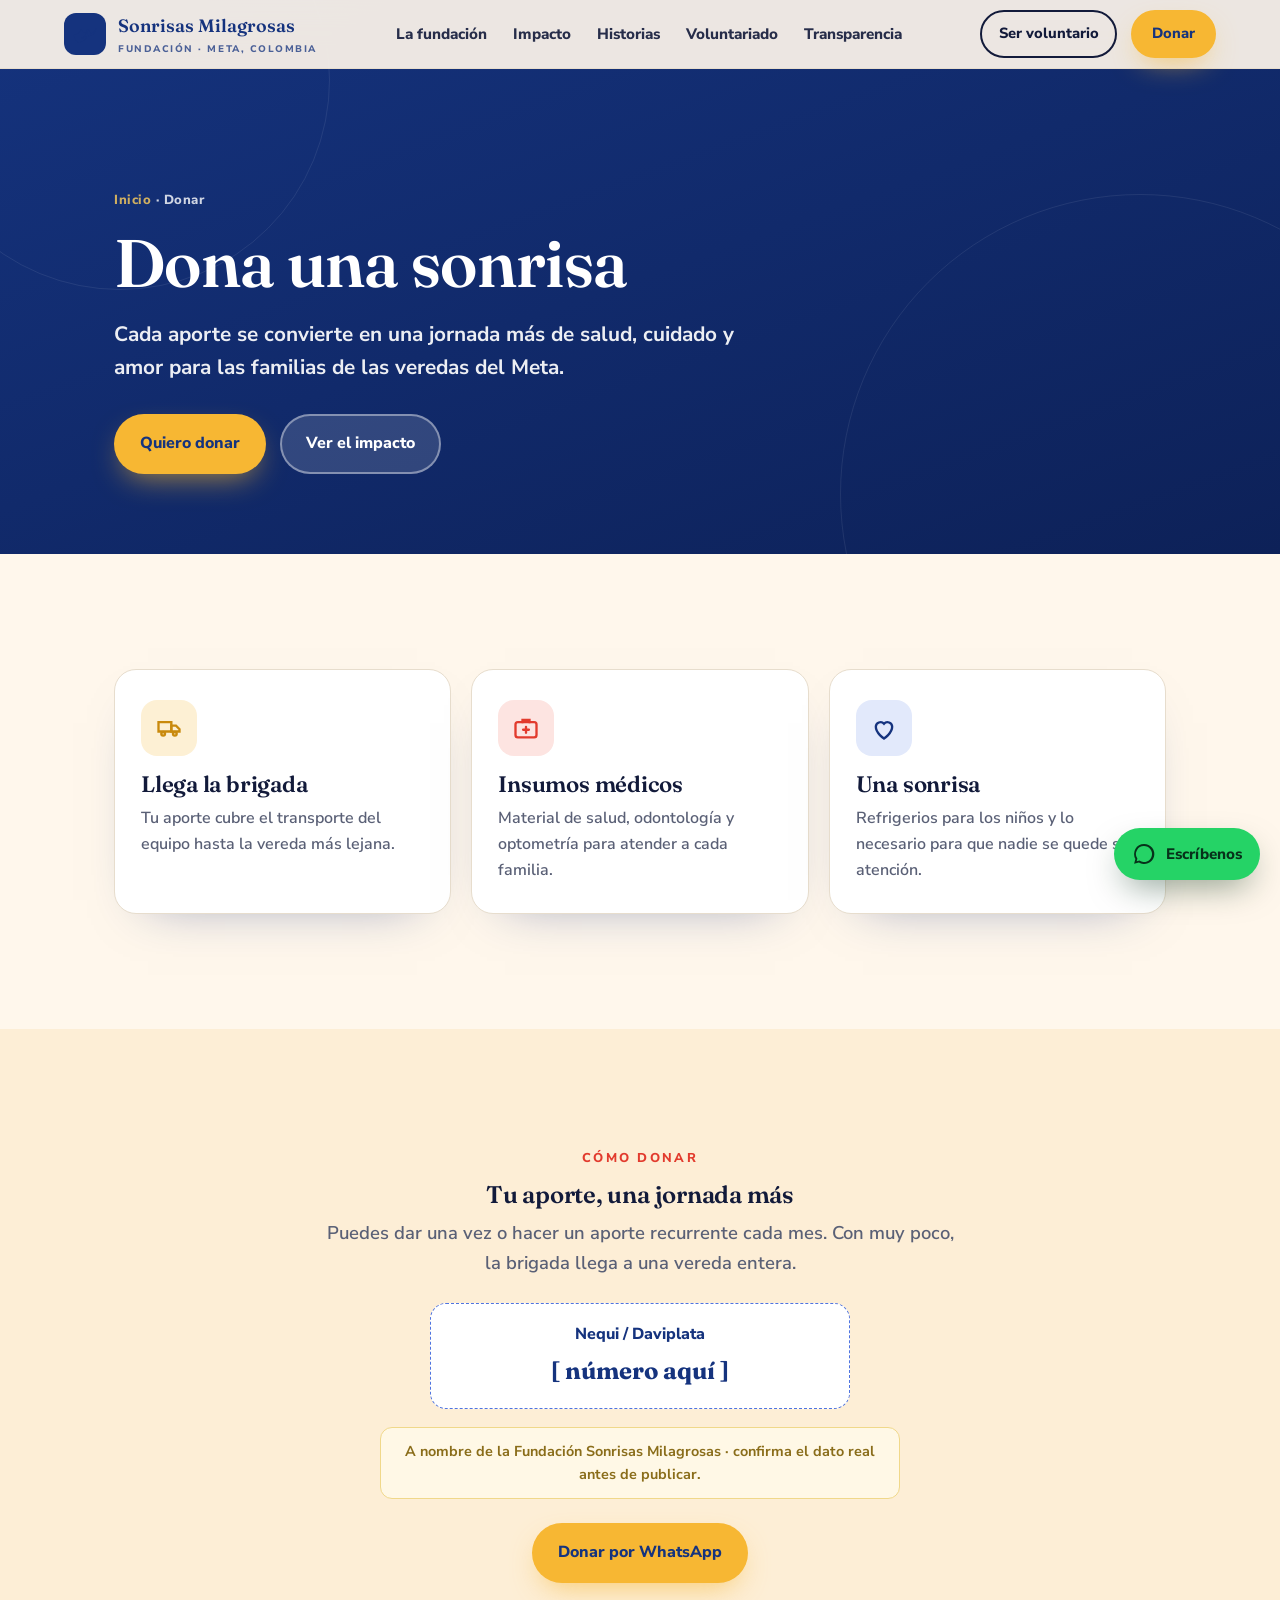
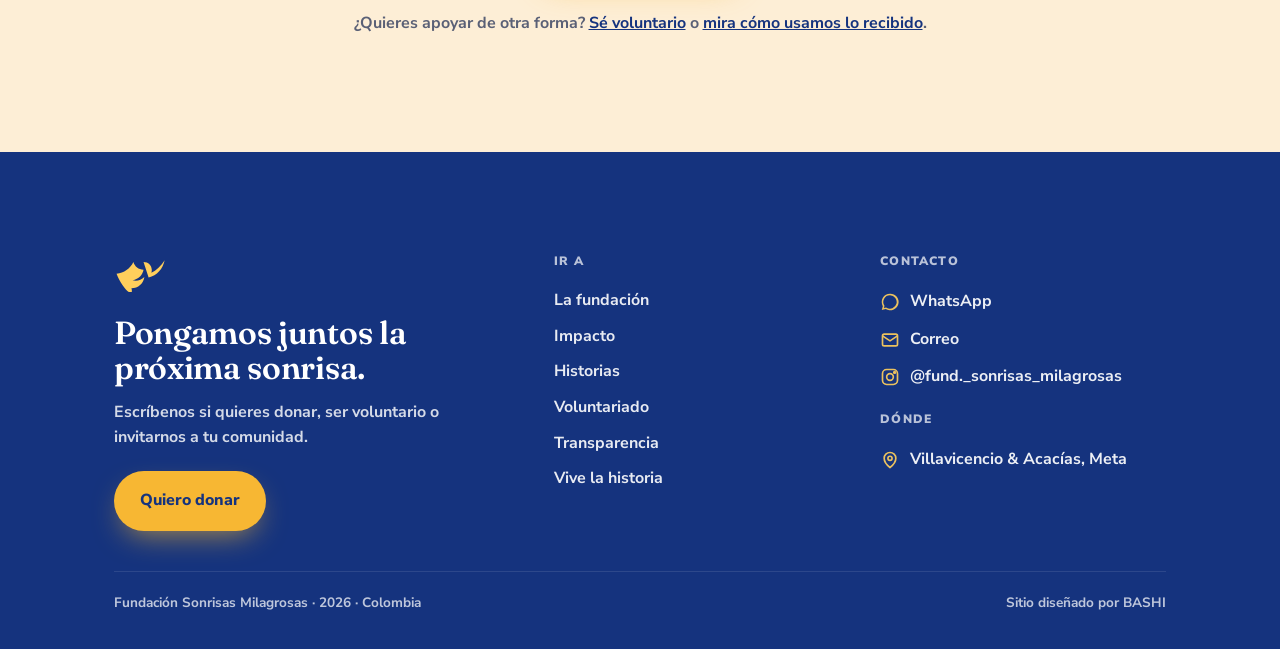
==== donar/index.html @ 75f0a40d "Aplica plan SEO: paginas nuevas, datos estructurados, sitemap, 404 y WhatsApp" ====
<!DOCTYPE html>
<html lang="es">
<head>
<meta charset="UTF-8">
<meta name="viewport" content="width=device-width, initial-scale=1, viewport-fit=cover">
<title>Donar — Fundación Sonrisas Milagrosas</title>
<meta name="description" content="Dona a la Fundación Sonrisas Milagrosas. Tu aporte lleva brigadas de salud y amor a las veredas del Meta. Aporte único o recurrente.">
<link rel="canonical" href="https://sonrisas-milagrosas.pages.dev/donar/">
<meta name="theme-color" content="#15337e">
<meta property="og:type" content="website">
<meta property="og:title" content="Donar — Fundación Sonrisas Milagrosas">
<meta property="og:description" content="Dona a la Fundación Sonrisas Milagrosas. Tu aporte lleva brigadas de salud y amor a las veredas del Meta. Aporte único o recurrente.">
<meta property="og:url" content="https://sonrisas-milagrosas.pages.dev/donar/">
<meta property="og:image" content="https://sonrisas-milagrosas.pages.dev/img/sonrisa.webp">
<meta property="og:locale" content="es_CO">
<meta name="twitter:card" content="summary_large_image">
<link rel="icon" href="data:image/svg+xml,%3Csvg xmlns='http://www.w3.org/2000/svg' viewBox='0 0 64 64'%3E%3Crect width='64' height='64' rx='14' fill='%2315337e'/%3E%3Cpath fill='%23fff' d='M14 40c6-2 10-6 13-12 2 5 6 8 12 8-3 5-9 9-15 9-4 0-8-2-10-5z'/%3E%3Cpath fill='%23f7b733' d='M39 20c4 0 7 3 7 7 0 6-5 13-13 16 2-4 3-8 2-12 4-2 6-5 4-11z'/%3E%3C/svg%3E">
<link rel="preconnect" href="https://fonts.googleapis.com">
<link rel="preconnect" href="https://fonts.gstatic.com" crossorigin>
<link href="https://fonts.googleapis.com/css2?family=Fraunces:opsz,wght@9..144,500;9..144,600;9..144,700&family=Nunito+Sans:wght@400;600;700;800;900&display=swap" rel="stylesheet">
<link rel="stylesheet" href="/css/site.css">
<script type="application/ld+json">{"@context":"https://schema.org","@type":"NGO","name":"Fundación Sonrisas Milagrosas","url":"https://sonrisas-milagrosas.pages.dev/","potentialAction":{"@type":"DonateAction","name":"Donar a Sonrisas Milagrosas","target":"https://sonrisas-milagrosas.pages.dev/donar/"},"sameAs":["https://www.instagram.com/fund._sonrisas_milagrosas/"]}</script>
</head>
<body class="interior">
<svg width="0" height="0" style="position:absolute" aria-hidden="true"><defs><symbol id="dove" viewBox="0 0 64 44"><path fill="currentColor" d="M3 30c9-1 16-6 20-14 1.6 5.4 6 9 12 9.2-1 6-5.5 11-13 12.6 5.2 1.4 10.4-.4 14-4-1 7.6-7.4 13.4-15.3 13.4C24 60.2 10 48 3 30z" transform="translate(0,-6)"/><path fill="currentColor" d="M35 10c5.6 0 9.8 4 9.8 9.6 0 1.2-.2 2.3-.5 3.4C50 20 56 15 60 8c-2 10-9 18-19 20.6"/></symbol></defs></svg>
<nav id="nav"><a class="brand" href="/" aria-label="Sonrisas Milagrosas, inicio"><span class="mark"><svg viewBox="0 0 64 44"><use href="#dove" fill="#fff"/></svg></span><span>Sonrisas Milagrosas<small>Fundación · Meta, Colombia</small></span></a><div class="nav-links"><a href="/">La fundación</a><a href="/impacto/">Impacto</a><a href="/historias/">Historias</a><a href="/voluntariado/">Voluntariado</a><a href="/transparencia/">Transparencia</a></div><div class="nav-cta"><a class="btn btn-line" href="/voluntariado/" style="padding:.7em 1.1em;font-size:.92rem">Ser voluntario</a><a class="btn btn-oro" href="/donar/" style="padding:.7em 1.3em;font-size:.92rem">Donar</a><button class="burger" id="burger" aria-label="Abrir menú"><i></i><i></i><i></i></button></div></nav><div id="menu"><a href="/">La fundación</a><a href="/impacto/">Impacto</a><a href="/historias/">Historias</a><a href="/voluntariado/">Voluntariado</a><a href="/transparencia/">Transparencia</a><a href="/donar/">Donar</a><a href="/3d">Vive la historia →</a><div class="m-foot">Villavicencio &amp; Acacías · Meta<br>Nosotros colocamos las sonrisas, Dios hace el milagro.</div></div>
<header class="phero"><span class="ring" style="width:420px;height:420px;top:-130px;left:-90px"></span><span class="ring" style="width:600px;height:600px;bottom:-240px;right:-160px"></span><div class="wrap"><div class="crumb"><a href="/">Inicio</a> · Donar</div><h1>Dona una sonrisa</h1><p>Cada aporte se convierte en una jornada más de salud, cuidado y amor para las familias de las veredas del Meta.</p><div class="phero-cta"><a class="btn btn-oro" href="https://wa.me/57XXXXXXXXXX" target="_blank" rel="noopener">Quiero donar</a><a class="btn btn-ghost" href="/impacto/">Ver el impacto</a></div></div></header>
<main>

<section class="section"><div class="wrap">
<div class="grid g3">
  <div class="card reveal"><div class="ic oro"><svg viewBox="0 0 24 24" fill="none" stroke="currentColor" stroke-width="2" stroke-linecap="round"><path d="M3 7h11v8H3z"/><path d="M14 10h4l3 3v2h-7z"/><circle cx="7" cy="17" r="1.6"/><circle cx="17" cy="17" r="1.6"/></svg></div><h3>Llega la brigada</h3><p>Tu aporte cubre el transporte del equipo hasta la vereda más lejana.</p></div>
  <div class="card reveal"><div class="ic rojo"><svg viewBox="0 0 24 24" fill="none" stroke="currentColor" stroke-width="2" stroke-linecap="round"><rect x="3" y="7" width="18" height="13" rx="2"/><path d="M9 7V5h6v2M12 11v5M9.5 13.5h5"/></svg></div><h3>Insumos médicos</h3><p>Material de salud, odontología y optometría para atender a cada familia.</p></div>
  <div class="card reveal"><div class="ic azul"><svg viewBox="0 0 24 24" fill="none" stroke="currentColor" stroke-width="2" stroke-linecap="round"><path d="M12 21s-7-4.5-7-10a4 4 0 017-2.6A4 4 0 0119 11c0 5.5-7 10-7 10z"/></svg></div><h3>Una sonrisa</h3><p>Refrigerios para los niños y lo necesario para que nadie se quede sin atención.</p></div>
</div>
</div></section>
<section class="section crema2"><div class="narrow" style="text-align:center">
  <span class="eyebrow">Cómo donar</span>
  <h2 class="prose" style="margin:12px 0 10px">Tu aporte, una jornada más</h2>
  <p class="lead" style="margin:0 auto 26px">Puedes dar una vez o hacer un aporte recurrente cada mes. Con muy poco, la brigada llega a una vereda entera.</p>
  <div class="dona-box reveal" style="max-width:420px;margin:0 auto 18px">Nequi / Daviplata<b>[ número aquí ]</b></div>
  <div class="note" style="max-width:520px;margin:0 auto 24px">A nombre de la Fundación Sonrisas Milagrosas · confirma el dato real antes de publicar.</div>
  <a class="btn btn-oro" href="https://wa.me/57XXXXXXXXXX" target="_blank" rel="noopener">Donar por WhatsApp</a>
  <p style="margin-top:28px;font-weight:700;color:var(--gris)">¿Quieres apoyar de otra forma? <a href="/voluntariado/" style="color:var(--azul);text-decoration:underline">Sé voluntario</a> o <a href="/transparencia/" style="color:var(--azul);text-decoration:underline">mira cómo usamos lo recibido</a>.</p>
</div></section>
</main>
<footer class="foot"><div class="wrap"><div class="foot-top"><div><svg style="width:54px;height:40px;color:var(--oro-2);margin-bottom:16px"><use href="#dove"/></svg><h3>Pongamos juntos la próxima sonrisa.</h3><p class="sub">Escríbenos si quieres donar, ser voluntario o invitarnos a tu comunidad.</p><a class="btn btn-oro" href="/donar/">Quiero donar</a></div><div><h4>Ir a</h4><div class="foot-links"><a href="/">La fundación</a><a href="/impacto/">Impacto</a><a href="/historias/">Historias</a><a href="/voluntariado/">Voluntariado</a><a href="/transparencia/">Transparencia</a><a href="/3d">Vive la historia</a></div></div><div><h4>Contacto</h4><a class="row" href="https://wa.me/57XXXXXXXXXX" target="_blank" rel="noopener"><svg viewBox="0 0 24 24" fill="currentColor"><path d="M12 2a10 10 0 00-8.6 15l-1.3 4.7 4.8-1.3A10 10 0 1012 2zm0 2a8 8 0 11-4.2 14.8l-.3-.2-2.8.7.7-2.7-.2-.3A8 8 0 0112 4z"/></svg>WhatsApp</a><a class="row" href="mailto:hola@sonrisasmilagrosas.org"><svg viewBox="0 0 24 24" fill="none" stroke="currentColor" stroke-width="2"><rect x="3" y="5" width="18" height="14" rx="2"/><path d="M3 7l9 6 9-6"/></svg>Correo</a><a class="row" href="https://www.instagram.com/fund._sonrisas_milagrosas/" target="_blank" rel="noopener"><svg viewBox="0 0 24 24" fill="none" stroke="currentColor" stroke-width="2"><rect x="3" y="3" width="18" height="18" rx="5"/><circle cx="12" cy="12" r="4"/><circle cx="17.5" cy="6.5" r="1" fill="currentColor"/></svg>@fund._sonrisas_milagrosas</a><div style="margin-top:14px"><h4>Dónde</h4><a class="row" href="/transparencia/"><svg viewBox="0 0 24 24" fill="none" stroke="currentColor" stroke-width="2"><path d="M12 21s-7-5.2-7-11a7 7 0 0114 0c0 5.8-7 11-7 11z"/><circle cx="12" cy="10" r="2.5"/></svg>Villavicencio &amp; Acacías, Meta</a></div></div></div><div class="foot-base"><span>Fundación Sonrisas Milagrosas · <span class="year">2026</span> · Colombia</span><span>Sitio diseñado por BASHI</span></div></div></footer><a class="wa" href="https://wa.me/57XXXXXXXXXX" target="_blank" rel="noopener" aria-label="Escríbenos por WhatsApp"><svg viewBox="0 0 24 24" fill="currentColor"><path d="M12 2a10 10 0 00-8.6 15l-1.3 4.7 4.8-1.3A10 10 0 1012 2zm0 2a8 8 0 11-4.2 14.8l-.3-.2-2.8.7.7-2.7-.2-.3A8 8 0 0112 4z"/></svg><span class="t">Escríbenos</span></a>
<script src="/js/site.js"></script>
</body>
</html>
---- css/site.css ----
/* ===== Sistema de diseño — Fundación Sonrisas Milagrosas ===== */
:root{
  --azul:#15337e; --azul-2:#2049c0; --azul-3:#4f74e0;
  --rojo:#e23b2e; --rojo-2:#c22d22;
  --oro:#f7b733; --oro-2:#ffcf5c;
  --crema:#fff7ec; --crema-2:#fdeed6;
  --tinta:#121a3a; --gris:#5a6076; --linea:#e7ddcd;
  --blanco:#ffffff;
  --radio:22px; --pad:clamp(20px,5vw,80px);
  --sombra:0 24px 60px -24px rgba(21,51,126,.32);
  --fdisplay:"Fraunces",Georgia,serif; --fbody:"Nunito Sans",system-ui,sans-serif;
}
*{box-sizing:border-box;margin:0;padding:0}
html{scroll-behavior:smooth;-webkit-text-size-adjust:100%}
html.lock{overflow:hidden}
body{font-family:var(--fbody);color:var(--tinta);background:var(--crema);line-height:1.6;overflow-x:hidden;font-weight:600}
img{max-width:100%;display:block}
a{color:inherit;text-decoration:none}
h1,h2,h3{font-family:var(--fdisplay);font-weight:600;line-height:1.08;letter-spacing:-.01em}
.wrap{width:min(1180px,100%);margin-inline:auto;padding-inline:var(--pad)}
.narrow{width:min(760px,100%);margin-inline:auto;padding-inline:var(--pad)}
.eyebrow{font-family:var(--fbody);font-weight:800;font-size:.8rem;letter-spacing:.18em;text-transform:uppercase;color:var(--rojo)}
.btn{display:inline-flex;align-items:center;gap:.55em;font-family:var(--fbody);font-weight:800;font-size:1rem;padding:.95em 1.5em;border-radius:100px;border:2px solid transparent;cursor:pointer;transition:transform .25s cubic-bezier(.2,.8,.2,1),box-shadow .25s,background .2s,color .2s}
.btn:hover{transform:translateY(-3px)}
.btn-oro{background:var(--oro);color:var(--azul);box-shadow:0 12px 30px -10px rgba(247,183,51,.7)}
.btn-oro:hover{background:var(--oro-2)}
.btn-azul{background:var(--azul);color:#fff;box-shadow:0 12px 30px -12px rgba(21,51,126,.6)}
.btn-azul:hover{background:var(--azul-2)}
.btn-line{background:transparent;border-color:currentColor}
.btn-ghost{background:rgba(255,255,255,.14);color:#fff;border-color:rgba(255,255,255,.4)}
.btn-ghost:hover{background:rgba(255,255,255,.26)}

/* ---------- NAV ---------- */
#nav{position:fixed;inset:0 0 auto 0;z-index:60;display:flex;align-items:center;justify-content:space-between;gap:16px;padding:14px var(--pad);transition:background .4s,box-shadow .4s,padding .4s}
#nav.solid,body.interior #nav{background:rgba(255,247,236,.92);backdrop-filter:blur(14px);box-shadow:0 1px 0 var(--linea);padding-block:10px}
.brand{display:flex;align-items:center;gap:12px;font-family:var(--fdisplay);font-weight:600;font-size:1.12rem;color:var(--azul)}
.brand .mark{width:42px;height:42px;flex:none;border-radius:12px;background:var(--azul);display:grid;place-items:center;box-shadow:var(--sombra)}
.brand .mark svg{width:26px;height:26px}
.brand small{display:block;font-family:var(--fbody);font-weight:800;font-size:.6rem;letter-spacing:.16em;text-transform:uppercase;opacity:.75}
.nav-links{display:flex;align-items:center;gap:26px;font-weight:800;font-size:.95rem}
.nav-links a{color:var(--tinta);opacity:.9;transition:opacity .2s}
.nav-links a:hover{opacity:1}
.nav-cta{display:flex;align-items:center;gap:14px}
.burger{display:none;width:46px;height:46px;border:none;border-radius:12px;background:rgba(21,51,126,.1);cursor:pointer;flex-direction:column;gap:5px;align-items:center;justify-content:center}
.burger i{width:20px;height:2px;background:var(--azul);border-radius:2px}
@media(max-width:920px){.nav-links{display:none}.nav-cta .btn-line{display:none}.burger{display:flex}}
#menu{position:fixed;inset:0;z-index:55;background:var(--azul);color:#fff;display:flex;flex-direction:column;justify-content:center;gap:6px;padding:var(--pad);transform:translateY(-100%);transition:transform .5s cubic-bezier(.7,0,.2,1);visibility:hidden}
#menu.open{transform:translateY(0);visibility:visible}
#menu a{font-family:var(--fdisplay);font-size:2rem;padding:.2em 0;border-bottom:1px solid rgba(255,255,255,.14)}
#menu .m-foot{margin-top:24px;font-weight:700;opacity:.8;font-size:.95rem;line-height:1.8}

/* ---------- HERO interior ---------- */
.phero{background:linear-gradient(160deg,var(--azul),#0d2158);color:#fff;padding:clamp(130px,16vw,190px) 0 clamp(50px,7vw,80px);position:relative;overflow:hidden}
.phero .ring{position:absolute;border:1.5px solid rgba(255,255,255,.08);border-radius:50%}
.phero h1{font-size:clamp(2.4rem,6vw,4.2rem);max-width:16ch;margin:16px 0 18px;position:relative;z-index:2}
.phero p{max-width:52ch;font-size:clamp(1.05rem,1.8vw,1.3rem);font-weight:700;color:rgba(255,255,255,.92);position:relative;z-index:2}
.phero .crumb{font-weight:800;font-size:.82rem;letter-spacing:.04em;opacity:.8;position:relative;z-index:2}
.phero .crumb a{color:var(--oro-2)}
.phero-cta{margin-top:30px;display:flex;flex-wrap:wrap;gap:14px;position:relative;z-index:2}

/* ---------- secciones ---------- */
.section{padding:clamp(60px,9vw,120px) 0}
.section.crema2{background:var(--crema-2)}
.lead{font-size:1.15rem;color:var(--gris);max-width:60ch}
.prose p{font-size:1.1rem;color:var(--tinta);max-width:62ch;margin-bottom:18px}
.prose h2{font-size:clamp(1.7rem,3.4vw,2.6rem);margin:8px 0 18px}
.prose h3{font-size:1.35rem;margin:26px 0 8px}
.firma{font-family:var(--fdisplay);font-style:italic;font-size:1.3rem;color:var(--azul);margin:22px 0}

/* cards grid */
.grid{display:grid;gap:20px}
.g2{grid-template-columns:repeat(2,1fr)} .g3{grid-template-columns:repeat(3,1fr)}
@media(max-width:820px){.g3{grid-template-columns:1fr} .g2{grid-template-columns:1fr}}
.card{background:#fff;border:1px solid var(--linea);border-radius:var(--radio);padding:30px 26px;box-shadow:0 20px 50px -34px rgba(21,51,126,.5)}
.card h3{font-size:1.4rem;margin-bottom:10px}
.card p{color:var(--gris)}
.ic{width:56px;height:56px;border-radius:16px;display:grid;place-items:center;margin-bottom:16px}
.ic svg{width:28px;height:28px}
.ic.rojo{background:#fde4e1;color:var(--rojo)} .ic.oro{background:#fdf0d4;color:#c98a0d} .ic.azul{background:#e2e9fb;color:var(--azul)}

/* stat band */
.stats{display:grid;grid-template-columns:repeat(4,1fr);gap:24px;text-align:center}
@media(max-width:720px){.stats{grid-template-columns:repeat(2,1fr);gap:36px 20px}}
.stats .n{font-family:var(--fdisplay);font-size:clamp(2.4rem,6vw,4rem);line-height:1;color:var(--oro)}
.stats.onblue .n{color:var(--oro-2)}
.stats .l{margin-top:10px;font-weight:800;font-size:.95rem;color:var(--gris)}
.stats.onblue .l{color:rgba(255,255,255,.9)}

/* dona box */
.dona-box{background:#fff;border:1px dashed var(--azul-3);border-radius:16px;padding:18px 20px;font-weight:800;color:var(--azul);text-align:center;font-size:1rem}
.dona-box b{display:block;font-family:var(--fdisplay);font-size:1.5rem;margin-top:4px}
.note{background:#fff8e6;border:1px solid #f0d88a;border-radius:12px;padding:12px 16px;font-size:.9rem;color:#8a6d1a;font-weight:700}

/* reveal */
.reveal{opacity:0;transform:translateY(30px)}
.reveal.is-in{opacity:1;transform:none;transition:opacity .8s,transform .8s cubic-bezier(.2,.8,.2,1)}

/* ---------- FOOTER ---------- */
.foot{background:var(--azul);color:#fff;padding:clamp(60px,8vw,100px) 0 36px}
.foot-top{display:grid;grid-template-columns:1.4fr 1fr 1fr;gap:40px}
@media(max-width:800px){.foot-top{grid-template-columns:1fr;gap:30px}}
.foot h3{font-family:var(--fdisplay);font-size:2rem;max-width:14ch;margin-bottom:14px}
.foot .sub{opacity:.82;font-weight:700;max-width:40ch;margin-bottom:20px}
.foot h4{font-weight:900;letter-spacing:.1em;text-transform:uppercase;font-size:.76rem;opacity:.7;margin-bottom:12px}
.foot a.row{display:flex;align-items:center;gap:10px;padding:6px 0;font-weight:700;opacity:.92;transition:opacity .2s,transform .2s}
.foot a.row:hover{opacity:1;transform:translateX(4px)}
.foot a.row svg{width:20px;height:20px;flex:none;color:var(--oro-2)}
.foot-links a{display:block;padding:5px 0;font-weight:700;opacity:.9}
.foot-base{margin-top:40px;padding-top:20px;border-top:1px solid rgba(255,255,255,.14);display:flex;flex-wrap:wrap;gap:12px;justify-content:space-between;font-weight:700;font-size:.85rem;opacity:.72}
.foot-base a{color:var(--oro-2)}

/* ---------- WhatsApp flotante ---------- */
.wa{position:fixed;right:20px;bottom:20px;z-index:70;display:inline-flex;align-items:center;gap:10px;background:#25d366;color:#07321a;font-weight:800;padding:14px 18px;border-radius:100px;box-shadow:0 14px 34px -10px rgba(7,50,26,.5);transition:transform .25s}
.wa:hover{transform:translateY(-3px)}
.wa svg{width:24px;height:24px;flex:none}
.wa .t{font-size:.95rem}
@media(max-width:600px){.wa .t{display:none}.wa{padding:16px;right:16px;bottom:16px}}
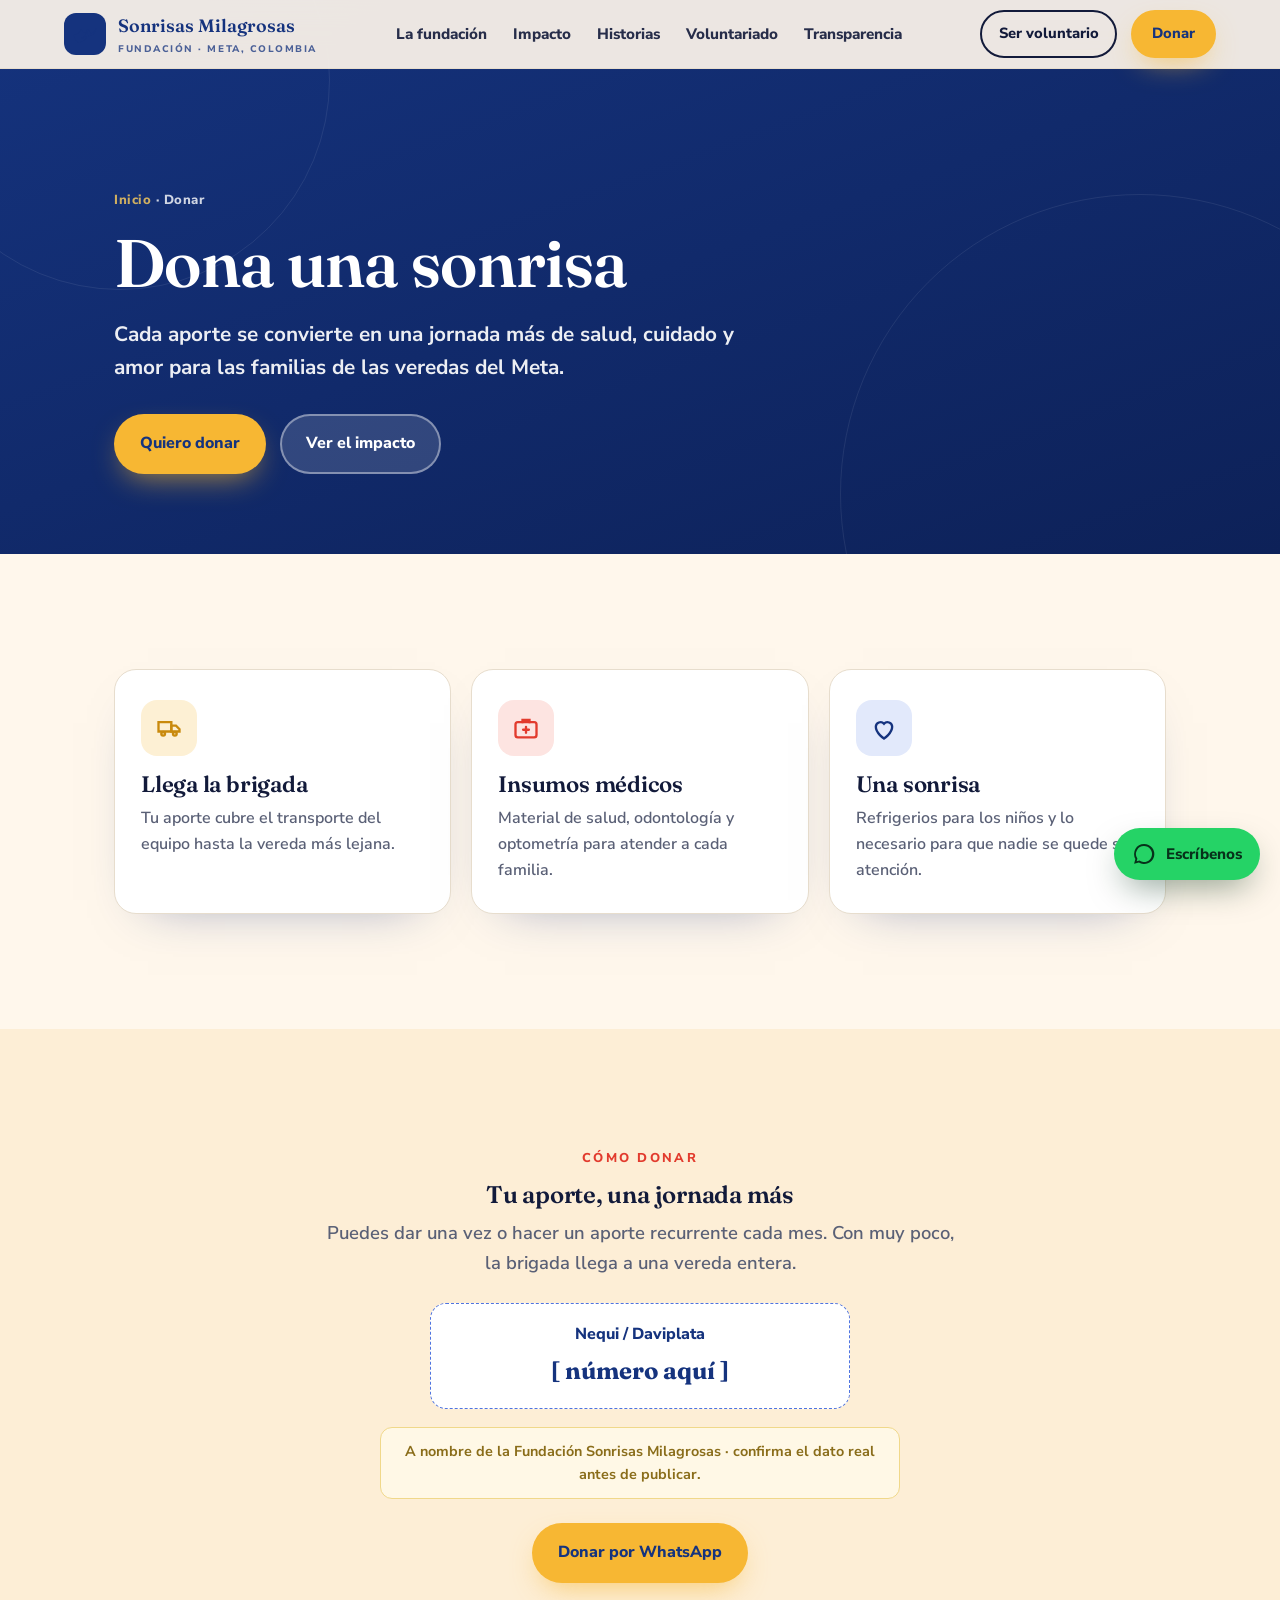
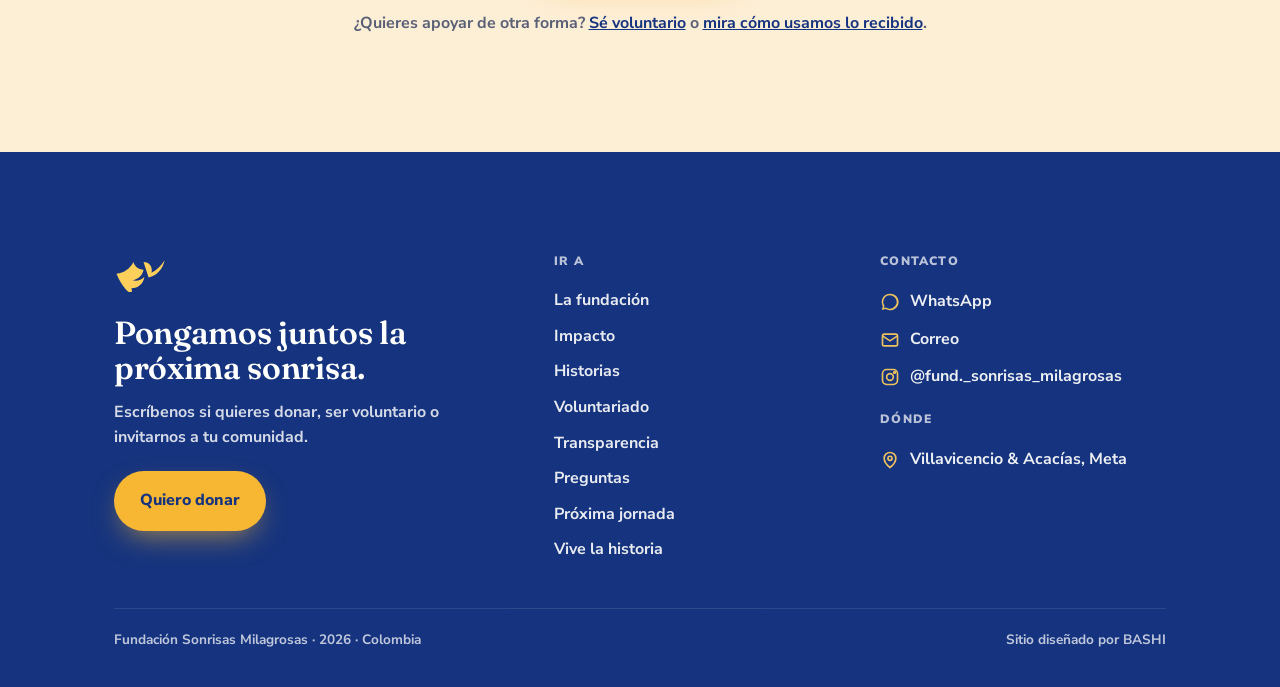
==== commit 76ae8406: "Motor de historias, preguntas y proxima jornada + schema y sitemap" ====
--- a/donar/index.html
+++ b/donar/index.html
@@ -44,7 +44,7 @@
   <p style="margin-top:28px;font-weight:700;color:var(--gris)">¿Quieres apoyar de otra forma? <a href="/voluntariado/" style="color:var(--azul);text-decoration:underline">Sé voluntario</a> o <a href="/transparencia/" style="color:var(--azul);text-decoration:underline">mira cómo usamos lo recibido</a>.</p>
 </div></section>
 </main>
-<footer class="foot"><div class="wrap"><div class="foot-top"><div><svg style="width:54px;height:40px;color:var(--oro-2);margin-bottom:16px"><use href="#dove"/></svg><h3>Pongamos juntos la próxima sonrisa.</h3><p class="sub">Escríbenos si quieres donar, ser voluntario o invitarnos a tu comunidad.</p><a class="btn btn-oro" href="/donar/">Quiero donar</a></div><div><h4>Ir a</h4><div class="foot-links"><a href="/">La fundación</a><a href="/impacto/">Impacto</a><a href="/historias/">Historias</a><a href="/voluntariado/">Voluntariado</a><a href="/transparencia/">Transparencia</a><a href="/3d">Vive la historia</a></div></div><div><h4>Contacto</h4><a class="row" href="https://wa.me/57XXXXXXXXXX" target="_blank" rel="noopener"><svg viewBox="0 0 24 24" fill="currentColor"><path d="M12 2a10 10 0 00-8.6 15l-1.3 4.7 4.8-1.3A10 10 0 1012 2zm0 2a8 8 0 11-4.2 14.8l-.3-.2-2.8.7.7-2.7-.2-.3A8 8 0 0112 4z"/></svg>WhatsApp</a><a class="row" href="mailto:hola@sonrisasmilagrosas.org"><svg viewBox="0 0 24 24" fill="none" stroke="currentColor" stroke-width="2"><rect x="3" y="5" width="18" height="14" rx="2"/><path d="M3 7l9 6 9-6"/></svg>Correo</a><a class="row" href="https://www.instagram.com/fund._sonrisas_milagrosas/" target="_blank" rel="noopener"><svg viewBox="0 0 24 24" fill="none" stroke="currentColor" stroke-width="2"><rect x="3" y="3" width="18" height="18" rx="5"/><circle cx="12" cy="12" r="4"/><circle cx="17.5" cy="6.5" r="1" fill="currentColor"/></svg>@fund._sonrisas_milagrosas</a><div style="margin-top:14px"><h4>Dónde</h4><a class="row" href="/transparencia/"><svg viewBox="0 0 24 24" fill="none" stroke="currentColor" stroke-width="2"><path d="M12 21s-7-5.2-7-11a7 7 0 0114 0c0 5.8-7 11-7 11z"/><circle cx="12" cy="10" r="2.5"/></svg>Villavicencio &amp; Acacías, Meta</a></div></div></div><div class="foot-base"><span>Fundación Sonrisas Milagrosas · <span class="year">2026</span> · Colombia</span><span>Sitio diseñado por BASHI</span></div></div></footer><a class="wa" href="https://wa.me/57XXXXXXXXXX" target="_blank" rel="noopener" aria-label="Escríbenos por WhatsApp"><svg viewBox="0 0 24 24" fill="currentColor"><path d="M12 2a10 10 0 00-8.6 15l-1.3 4.7 4.8-1.3A10 10 0 1012 2zm0 2a8 8 0 11-4.2 14.8l-.3-.2-2.8.7.7-2.7-.2-.3A8 8 0 0112 4z"/></svg><span class="t">Escríbenos</span></a>
+<footer class="foot"><div class="wrap"><div class="foot-top"><div><svg style="width:54px;height:40px;color:var(--oro-2);margin-bottom:16px"><use href="#dove"/></svg><h3>Pongamos juntos la próxima sonrisa.</h3><p class="sub">Escríbenos si quieres donar, ser voluntario o invitarnos a tu comunidad.</p><a class="btn btn-oro" href="/donar/">Quiero donar</a></div><div><h4>Ir a</h4><div class="foot-links"><a href="/">La fundación</a><a href="/impacto/">Impacto</a><a href="/historias/">Historias</a><a href="/voluntariado/">Voluntariado</a><a href="/transparencia/">Transparencia</a><a href="/preguntas/">Preguntas</a><a href="/proxima-jornada/">Próxima jornada</a><a href="/3d">Vive la historia</a></div></div><div><h4>Contacto</h4><a class="row" href="https://wa.me/57XXXXXXXXXX" target="_blank" rel="noopener"><svg viewBox="0 0 24 24" fill="currentColor"><path d="M12 2a10 10 0 00-8.6 15l-1.3 4.7 4.8-1.3A10 10 0 1012 2zm0 2a8 8 0 11-4.2 14.8l-.3-.2-2.8.7.7-2.7-.2-.3A8 8 0 0112 4z"/></svg>WhatsApp</a><a class="row" href="mailto:hola@sonrisasmilagrosas.org"><svg viewBox="0 0 24 24" fill="none" stroke="currentColor" stroke-width="2"><rect x="3" y="5" width="18" height="14" rx="2"/><path d="M3 7l9 6 9-6"/></svg>Correo</a><a class="row" href="https://www.instagram.com/fund._sonrisas_milagrosas/" target="_blank" rel="noopener"><svg viewBox="0 0 24 24" fill="none" stroke="currentColor" stroke-width="2"><rect x="3" y="3" width="18" height="18" rx="5"/><circle cx="12" cy="12" r="4"/><circle cx="17.5" cy="6.5" r="1" fill="currentColor"/></svg>@fund._sonrisas_milagrosas</a><div style="margin-top:14px"><h4>Dónde</h4><a class="row" href="/transparencia/"><svg viewBox="0 0 24 24" fill="none" stroke="currentColor" stroke-width="2"><path d="M12 21s-7-5.2-7-11a7 7 0 0114 0c0 5.8-7 11-7 11z"/><circle cx="12" cy="10" r="2.5"/></svg>Villavicencio &amp; Acacías, Meta</a></div></div></div><div class="foot-base"><span>Fundación Sonrisas Milagrosas · <span class="year">2026</span> · Colombia</span><span>Sitio diseñado por BASHI</span></div></div></footer><a class="wa" href="https://wa.me/57XXXXXXXXXX" target="_blank" rel="noopener" aria-label="Escríbenos por WhatsApp"><svg viewBox="0 0 24 24" fill="currentColor"><path d="M12 2a10 10 0 00-8.6 15l-1.3 4.7 4.8-1.3A10 10 0 1012 2zm0 2a8 8 0 11-4.2 14.8l-.3-.2-2.8.7.7-2.7-.2-.3A8 8 0 0112 4z"/></svg><span class="t">Escríbenos</span></a>
 <script src="/js/site.js"></script>
 </body>
 </html>
